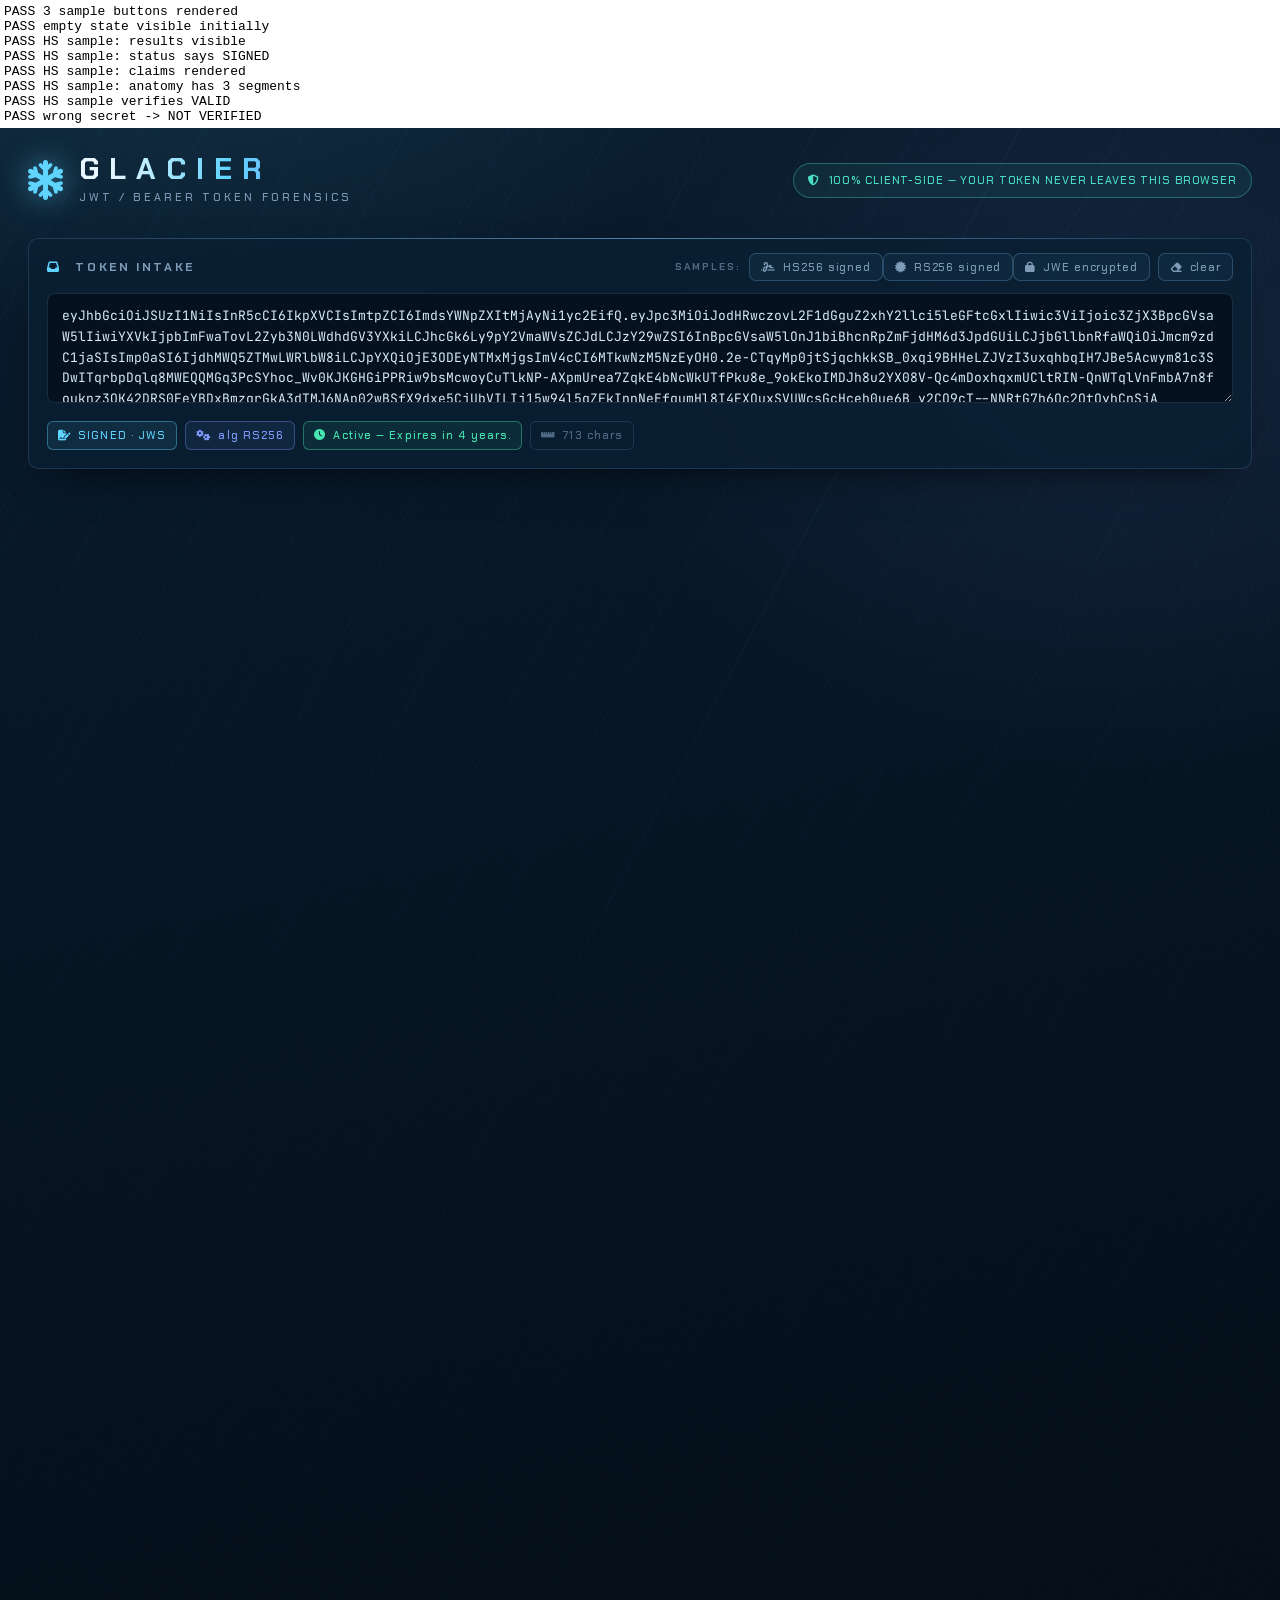
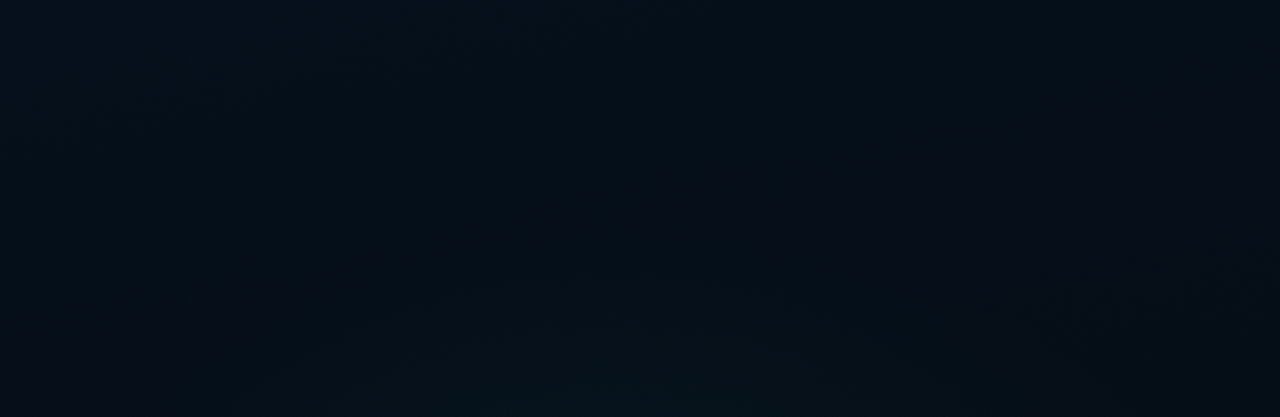
==== tools/ui-test.html @ 58645c39 "Initial release: GLACIER — static client-side JWT/JWE analyzer Fully static, offline-capable bearer-" ====
<!DOCTYPE html>
<!-- tools/ui-test.html — headless UI smoke test. Load via http://, dump DOM, grep for PASS/FAIL. -->
<html>
<head><meta charset="UTF-8"><title>ui-test</title></head>
<body style="margin:0">
<div id="log" style="font:13px monospace;background:#fff;color:#000;padding:4px"></div>
<iframe id="app" src="../index.html" style="width:1280px;height:1900px;border:0"></iframe>
<script>
  const logEl = document.getElementById('log');
  const out = (msg, ok) => { logEl.innerHTML += (ok ? 'PASS' : 'FAIL') + '  ' + msg + '<br>'; };
  const sleep = (ms) => new Promise(r => setTimeout(r, ms));

  document.getElementById('app').addEventListener('load', async () => {
    const doc = document.getElementById('app').contentDocument;
    const $ = (s) => doc.querySelector(s);
    try {
      await sleep(100);
      const sampleBtns = doc.querySelectorAll('.sample-btn');
      out('3 sample buttons rendered', sampleBtns.length === 3);
      out('empty state visible initially', !$('#empty-state').classList.contains('hidden'));

      // --- HS256 sample: load, check render, verify ---
      sampleBtns[0].click(); await sleep(100);
      out('HS sample: results visible', !$('#results').classList.contains('hidden'));
      out('HS sample: status says SIGNED', $('#status-strip').textContent.includes('SIGNED'));
      out('HS sample: claims rendered', doc.querySelectorAll('.claim-row').length > 5);
      out('HS sample: anatomy has 3 segments', doc.querySelectorAll('#anatomy .seg').length === 3);
      $('#btn-verify').click(); await sleep(600);
      out('HS sample verifies VALID', $('#verdict').textContent.includes('SIGNATURE VALID'));

      // wrong secret -> NOT VERIFIED
      $('#verify-key').value = 'definitely-wrong'; $('#btn-verify').click(); await sleep(600);
      out('wrong secret -> NOT VERIFIED', $('#verdict').textContent.includes('NOT VERIFIED'));

      // --- RS256 sample ---
      sampleBtns[1].click(); await sleep(100);
      $('#btn-verify').click(); await sleep(800);
      out('RS sample verifies VALID with PEM', $('#verdict').textContent.includes('SIGNATURE VALID'));

      // --- JWE sample: decrypt + nested ---
      sampleBtns[2].click(); await sleep(100);
      out('JWE sample: status says ENCRYPTED', $('#status-strip').textContent.includes('ENCRYPTED'));
      out('JWE sample: decrypt panel shown', !$('#panel-decrypt').classList.contains('hidden'));
      out('JWE sample: verify panel hidden', $('#panel-verify').classList.contains('hidden'));
      out('JWE sample: anatomy has 5 segments', doc.querySelectorAll('#anatomy .seg').length === 5);
      $('#btn-decrypt').click(); await sleep(900);
      out('JWE decrypts: DECRYPTED shown', $('#decrypt-result').textContent.includes('DECRYPTED'));
      const nested = $('#btn-nested');
      out('JWE: nested token button offered', !!nested);
      if (nested) {
        nested.click(); await sleep(150);
        out('nested: breadcrumb visible', !$('#nested-nav').classList.contains('hidden'));
        out('nested: now a signed JWS', $('#status-strip').textContent.includes('SIGNED'));
        $('#btn-verify').click(); await sleep(600);
        out('nested JWT verifies with prefilled secret', $('#verdict').textContent.includes('SIGNATURE VALID'));
        $('#btn-back').click(); await sleep(150);
        out('back returns to the JWE', $('#status-strip').textContent.includes('ENCRYPTED'));
      }

      // --- alg none + structural errors ---
      const noneToken = btoa(JSON.stringify({alg:'none',typ:'JWT'})).replace(/=+$/,'') + '.' +
                        btoa(JSON.stringify({sub:'x', exp: 1600000000})).replace(/=+$/,'') + '.';
      $('#token-input').value = noneToken;
      $('#token-input').dispatchEvent(new Event('input', {bubbles:true})); await sleep(400);
      out('alg none: UNSIGNED badge', $('#status-strip').textContent.includes('UNSIGNED'));
      out('alg none: high-severity finding', $('#findings-list').textContent.includes('Unsigned token'));
      out('alg none: expired finding', $('#findings-list').textContent.includes('expired'));
      out('alg none: verify panel hidden', $('#panel-verify').classList.contains('hidden'));

      $('#token-input').value = 'a.b.c.d';
      $('#token-input').dispatchEvent(new Event('input', {bubbles:true})); await sleep(400);
      out('4-part token: parse error shown', !$('#parse-errors').classList.contains('hidden') &&
          $('#parse-errors').textContent.includes('3 segments'));

      // restore HS sample for the screenshot
      sampleBtns[0].click(); await sleep(100);
      $('#btn-verify').click(); await sleep(600);
      logEl.innerHTML += 'UI-TEST-DONE<br>';
    } catch (e) {
      out('exception: ' + e.message, false);
      logEl.innerHTML += 'UI-TEST-DONE<br>';
    }
  });
</script>
</body>
</html>
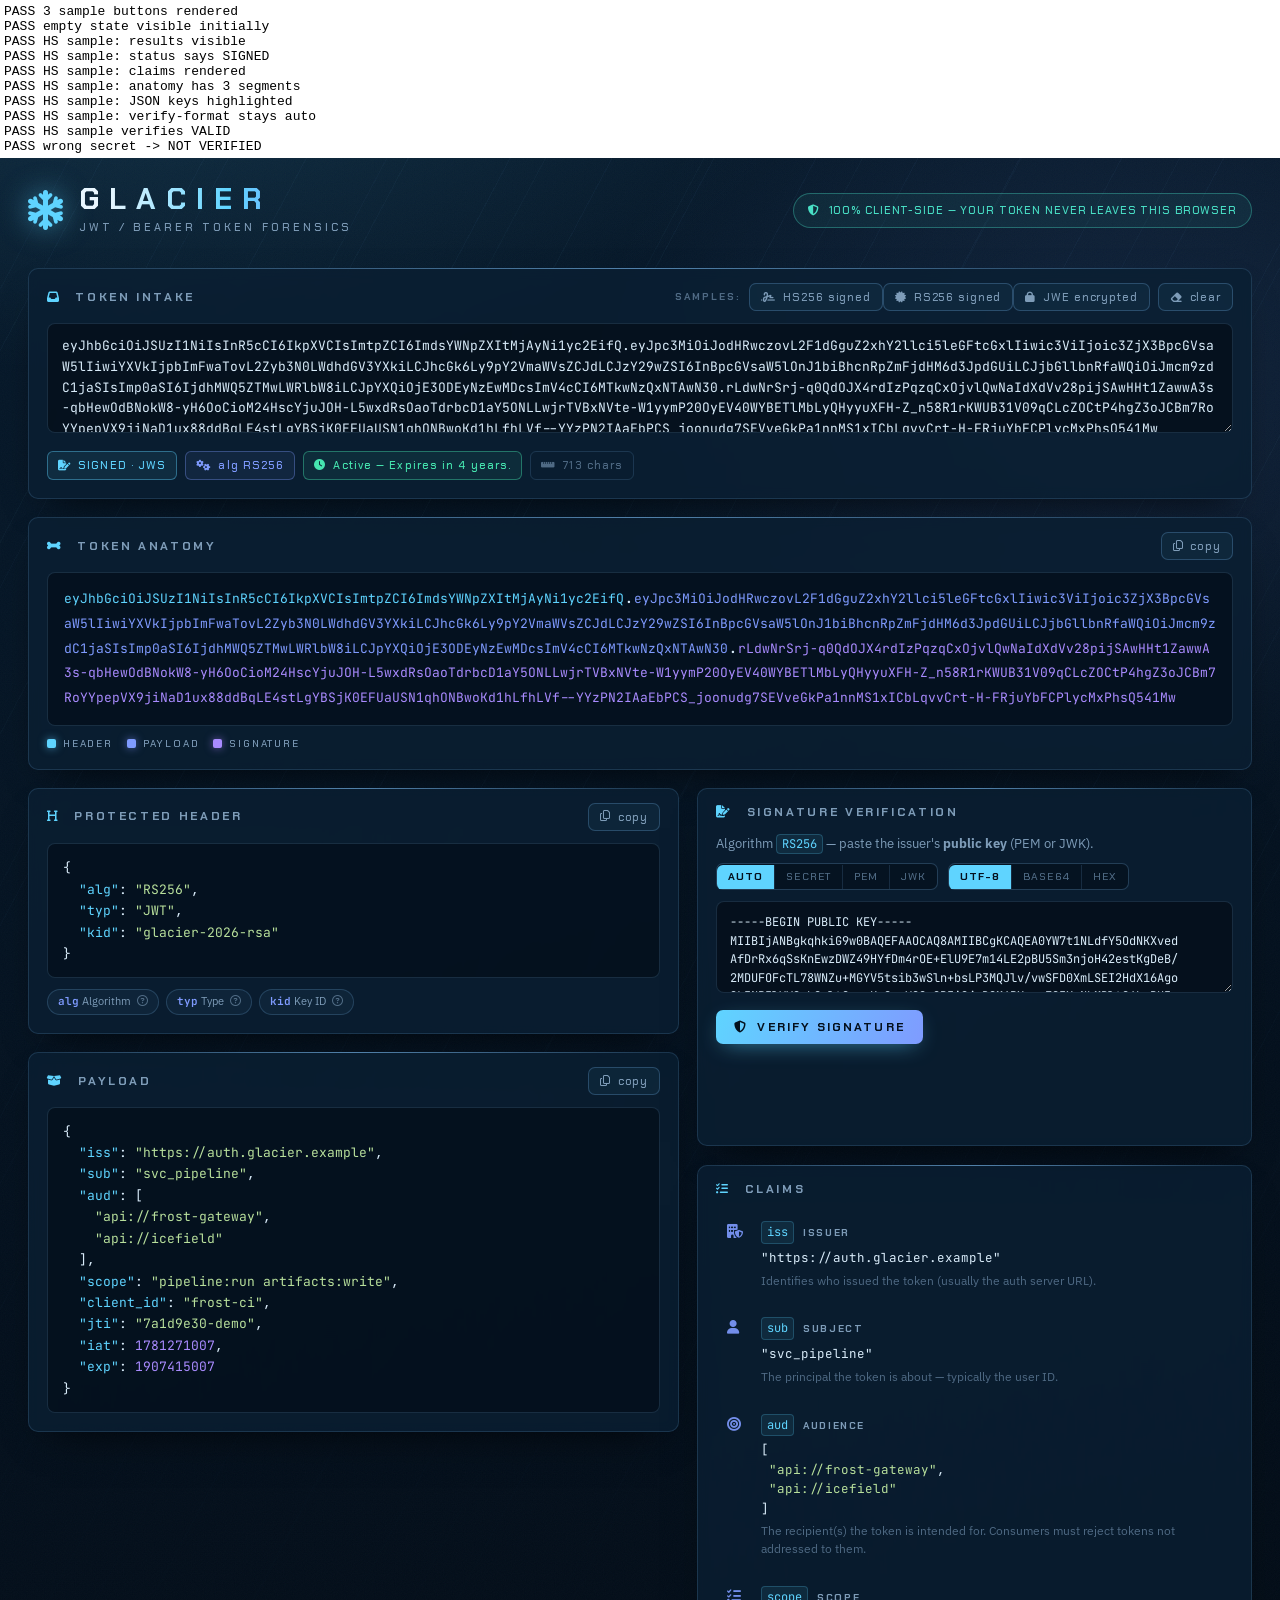
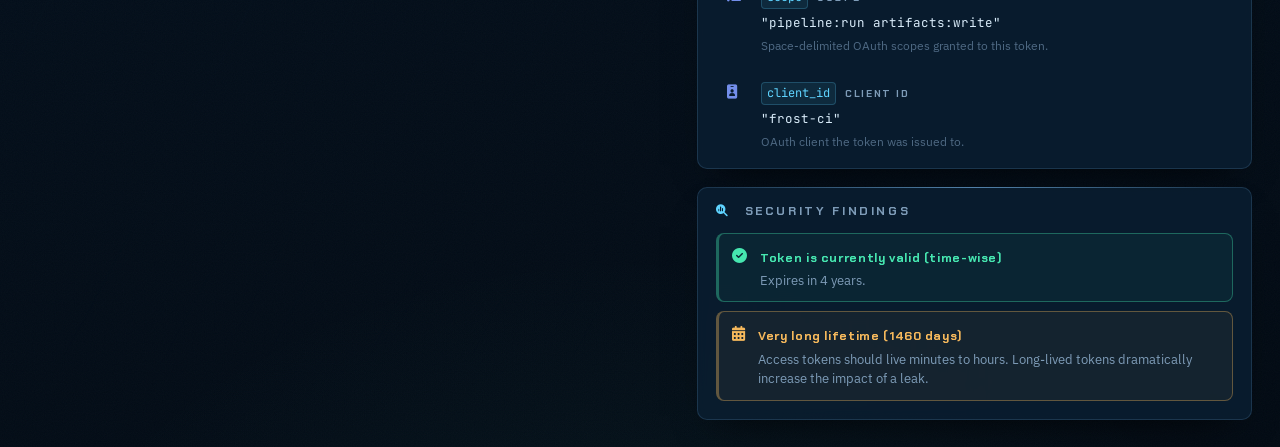
==== commit 87540405: "Fix all code-review findings Correctness / security-misleading output: - highlightJSON: tokenize bef" ====
--- a/tools/ui-test.html
+++ b/tools/ui-test.html
@@ -21,12 +21,15 @@
 
       // --- HS256 sample: load, check render, verify ---
       sampleBtns[0].click(); await sleep(100);
+      const hsTok = $('#token-input').value;
       out('HS sample: results visible', !$('#results').classList.contains('hidden'));
       out('HS sample: status says SIGNED', $('#status-strip').textContent.includes('SIGNED'));
       out('HS sample: claims rendered', doc.querySelectorAll('.claim-row').length > 5);
       out('HS sample: anatomy has 3 segments', doc.querySelectorAll('#anatomy .seg').length === 3);
+      out('HS sample: JSON keys highlighted', !!doc.querySelector('#json-header .j-key'));
+      out('HS sample: verify-format stays auto', $('#verify-format').dataset.value === 'auto');
       $('#btn-verify').click(); await sleep(600);
-      out('HS sample verifies VALID', $('#verdict').textContent.includes('SIGNATURE VALID'));
+      out('HS sample verifies VALID', !!doc.querySelector('#verdict .verdict.valid'));
 
       // wrong secret -> NOT VERIFIED
       $('#verify-key').value = 'definitely-wrong'; $('#btn-verify').click(); await sleep(600);
@@ -57,9 +60,16 @@
         out('back returns to the JWE', $('#status-strip').textContent.includes('ENCRYPTED'));
       }
 
+      // --- stripped signature: classic signature-stripping attack ---
+      $('#token-input').value = hsTok.split('.').slice(0, 2).join('.') + '.';
+      $('#token-input').dispatchEvent(new Event('input', {bubbles:true})); await sleep(400);
+      out('stripped signature: HIGH finding shown',
+          $('#findings-list').textContent.includes('Signature segment is empty'));
+
       // --- alg none + structural errors ---
-      const noneToken = btoa(JSON.stringify({alg:'none',typ:'JWT'})).replace(/=+$/,'') + '.' +
-                        btoa(JSON.stringify({sub:'x', exp: 1600000000})).replace(/=+$/,'') + '.';
+      const JU = doc.defaultView.JWTUtils;
+      const seg = (obj) => JU.bytesToB64url(new TextEncoder().encode(JSON.stringify(obj)));
+      const noneToken = seg({alg:'none',typ:'JWT'}) + '.' + seg({sub:'x', exp: 1600000000}) + '.';
       $('#token-input').value = noneToken;
       $('#token-input').dispatchEvent(new Event('input', {bubbles:true})); await sleep(400);
       out('alg none: UNSIGNED badge', $('#status-strip').textContent.includes('UNSIGNED'));
